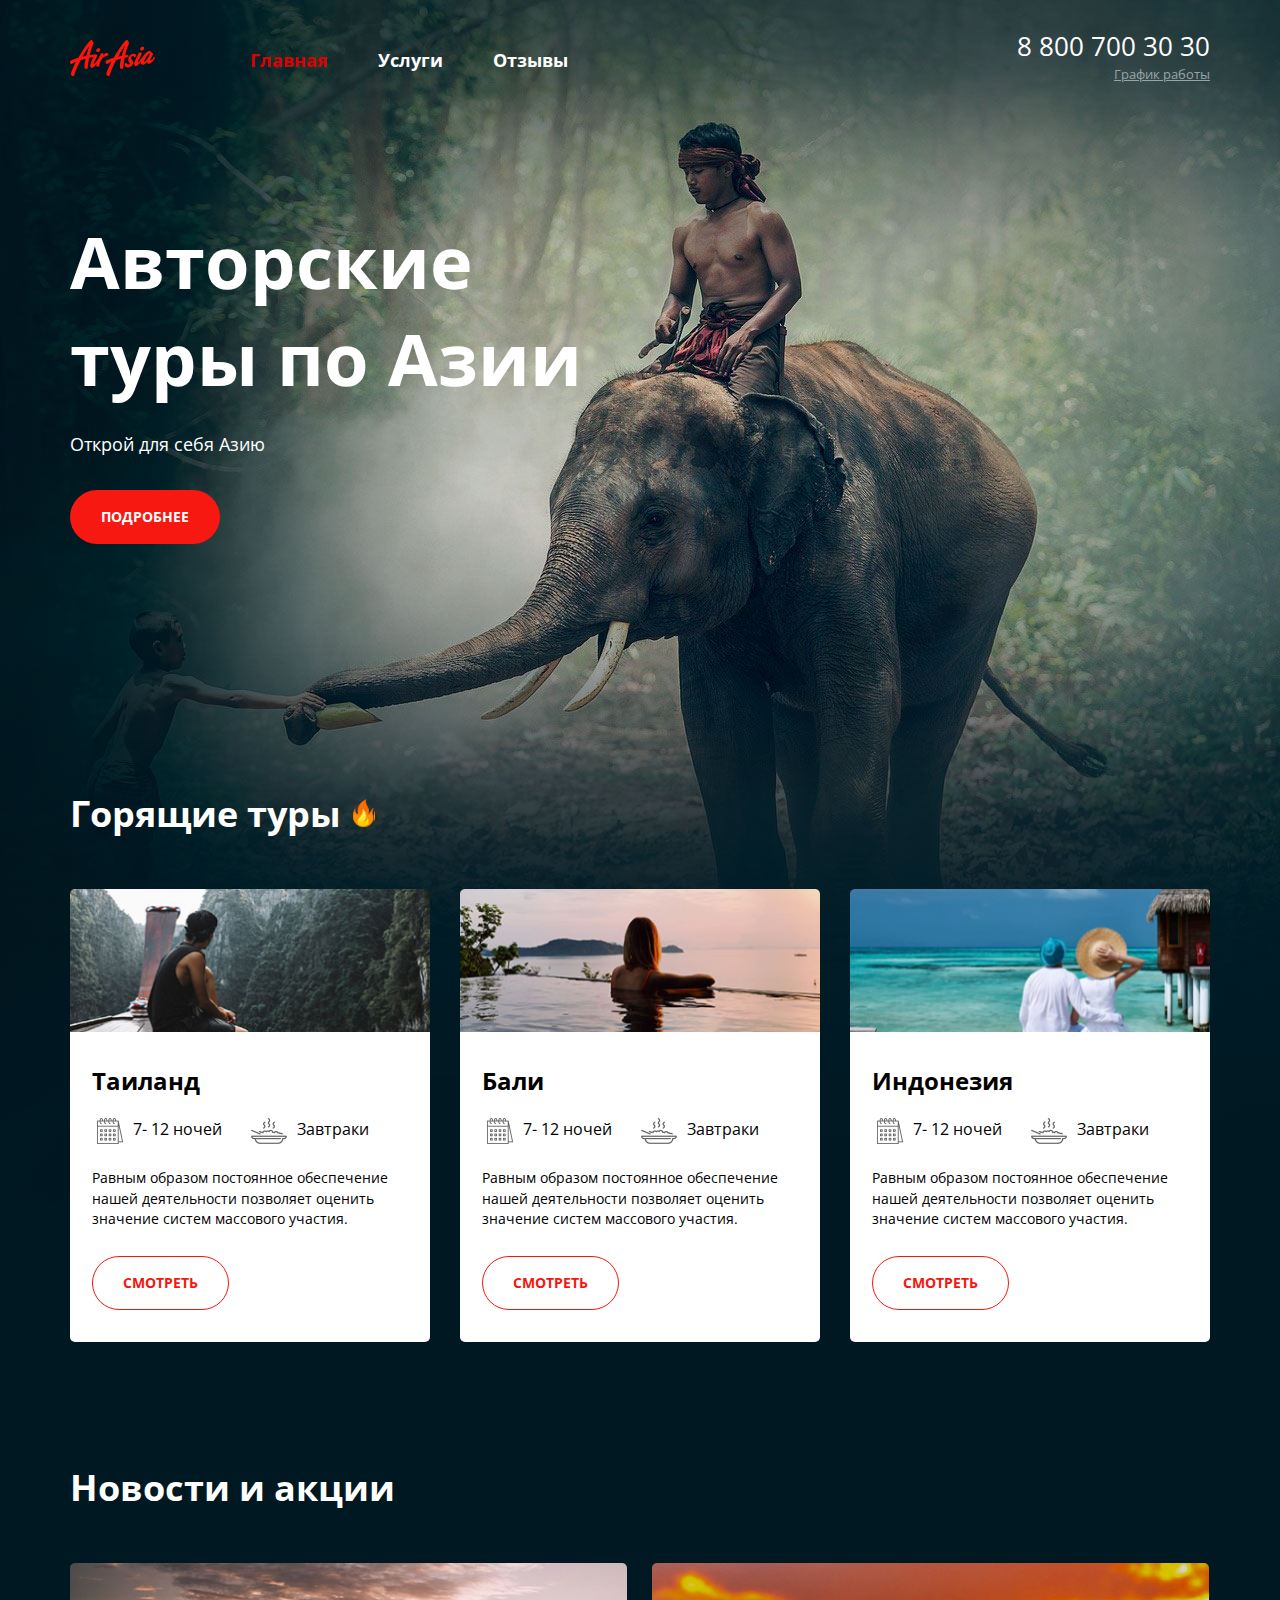
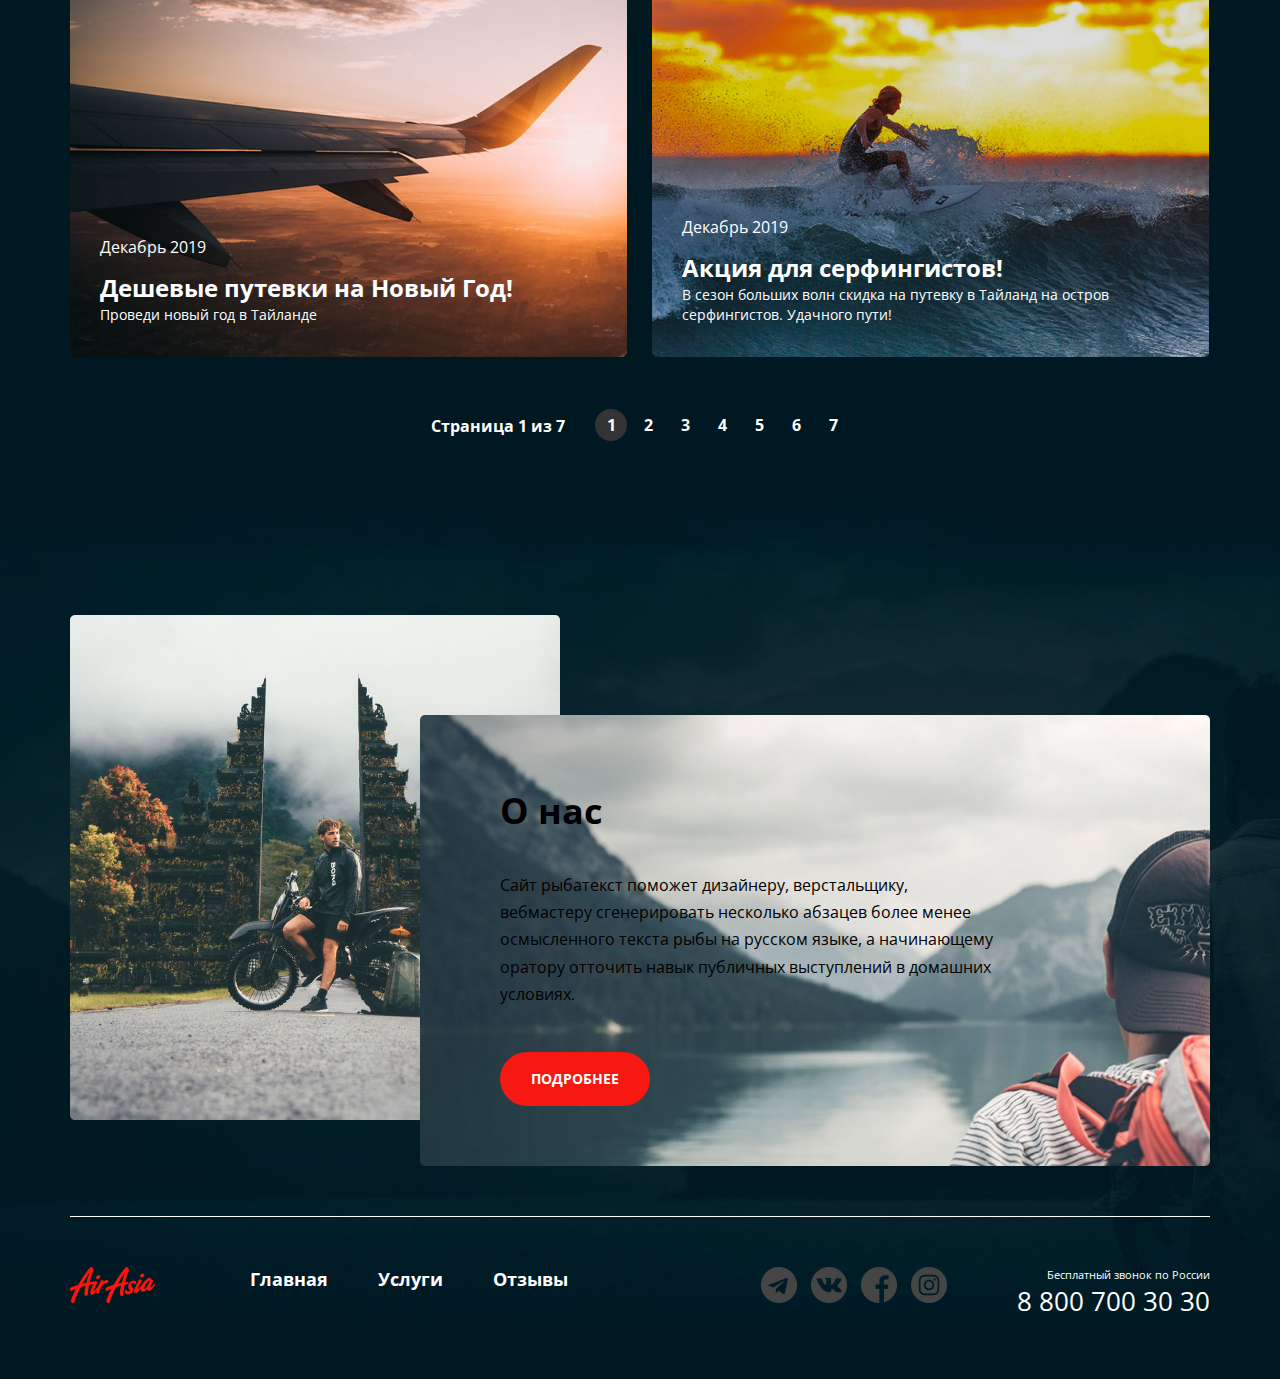
==== main.html @ 7f28447b "Add files via upload" ====
<!DOCTYPE html>
<html lang="ru">
<head>
  <meta charset="UTF-8">
  <meta http-equiv="X-UA-Compatible" content="IE=edge">
  <meta name="viewport" content="width=device-width, initial-scale=1.0">
  <link href="https://fonts.googleapis.com/css2?family=Open+Sans:wght@400;700&display=swap" rel="stylesheet">
  <link rel="stylesheet" href="./css/main.css">
  <title>AirAsia | Главная</title>
</head>

<body>
  <div class="wrapper main-page-wrapper">

    <section class="hero">
      <div class="container">
          <header class="header">

              <a href="index.html" class="logo"><img src="img/logo.png" alt="AirAsia tours" class="logo__img"></a>

              <nav class="menu">
                  <ul class="menu__list">
                      <li class="menu__item menu__item--active"><a href="main.html" class="menu__link">Главная</a></li>
                      <li class="menu__item"><a href="service.html" class="menu__link">Услуги</a></li>
                      <li class="menu__item"><a href="review.html" class="menu__link">Отзывы</a></li>
                  </ul>
              </nav>

              <address class="contact">
                  <a href="tel:+78007003030" class="contact__phone">8 800 700 30 30</a>
                  <div class="dropdown">
                      <a href="#" class="dropdown__link">График работы</a>
                      <div class="dropdown__menu">
                          <ul class="dropdown__list">
                              <li class="dropdown__item dropdown__item--title">пн-вс: 09:00 - 20:00</li>
                              <li class="dropdown__item">Обед: 14:00 - 14:30</li>
                          </ul>
                      </div>
                  </div>
              </address>

          </header>
          <div class="hero__container">
              <h1>Авторские туры по Азии</h1>
              <p class="hero__subtitle">Открой для себя Азию</p>
              <a href="service.html" class="btn btn_type_first">Подробнее</a>
          </div>
      </div>
    </section>

    <section class="tours">
      <div class="container">
          <h2 class="tours__title tours__title--flame">Горящие туры</h2>
          <ul class="tours__list">
              <li class="tours__item">
                  <a href="#" class="tours__link">
                      <img src="img/river.png" alt="Таиланд" class="tours__img">
                  </a>
                  <div class="tours__desc">
                      <h3>Таиланд</h3>
                      <ul class="tours__time-list">
                          <li class="tours__time-item icon icon_type_cal">7- 12 ночей</li>
                          <li class="tours__time-item icon icon_type_meal">Завтраки</li>
                      </ul>
                      <p class="tours__desc-text">Равным образом постоянное обеспечение нашей деятельности
                          позволяет оценить значение систем массового участия.</p>
                      <a href="#" class="btn btn_type_second">Смотреть</a>
                  </div>
              </li>
              <li class="tours__item">
                  <a href="#" class="tours__link">
                      <img src="img/pool.png" alt="Бали" class="tours__img">
                  </a>
                  <div class="tours__desc">
                      <h3>Бали</h3>
                      <ul class="tours__time-list">
                          <li class="tours__time-item icon icon_type_cal">7- 12 ночей</li>
                          <li class="tours__time-item icon icon_type_meal">Завтраки</li>
                      </ul>
                      <p class="tours__desc-text">Равным образом постоянное обеспечение нашей деятельности
                          позволяет оценить значение систем массового участия.</p>
                      <a href="#" class="btn btn_type_second">Смотреть</a>
                  </div>
              </li>
              <li class="tours__item">
                  <a href="#" class="tours__link">
                      <img src="img/ocean.png" alt="Индонезия" class="tours__img">
                  </a>
                  <div class="tours__desc">
                      <h3>Индонезия</h3>
                      <ul class="tours__time-list">
                          <li class="tours__time-item icon icon_type_cal">7- 12 ночей</li>
                          <li class="tours__time-item icon icon_type_meal">Завтраки</li>
                      </ul>
                      <p class="tours__desc-text">Равным образом постоянное обеспечение нашей деятельности
                          позволяет оценить значение систем массового участия.</p>
                      <a href="#" class="btn btn_type_second">Смотреть</a>
                  </div>
              </li>
          </ul>
      </div>
    </section>

    <section class="news">
        <div class="container">
            <h2>Новости и акции</h2>
            <ul class="news__list">
                <li class="news__item">
                    <img src="img/plain.png" alt="Дешевые путевки на Новый Год" class="news__img">
                    <div class="news__desc">
                        <a href="" class="news__link">
                            <div class="news__date">Декабрь 2019</div>
                            <h4>Дешевые путевки на Новый Год!</h4>
                            <div class="news__text">Проведи новый год в Тайланде</div>
                        </a>
                    </div>
                </li>
                <li class="news__item">
                    <img src="img/Surfer.png" alt="Акция для серфингистов!" class="news__img">
                    <div class="news__desc">
                        <a href="" class="news__link">
                            <div class="news__date">Декабрь 2019</div>
                            <h4>Акция для серфингистов!</h4>
                            <div class="news__text">В сезон больших волн скидка на путевку в Тайланд на остров серфингистов. Удачного пути!</div>
                        </a>
                    </div>
                </li>
            </ul>

            <div class="page">
                <div class="page__current">Страница 1 из 7</div>
                <ul class="page__list">
                    <li class="page__item page__item--active"><a href="#" class="page__link">1</a></li>
                    <li class="page__item"><a href="#" class="page__link">2</a></li>
                    <li class="page__item"><a href="#" class="page__link">3</a></li>
                    <li class="page__item"><a href="#" class="page__link">4</a></li>
                    <li class="page__item"><a href="#" class="page__link">5</a></li>
                    <li class="page__item"><a href="#" class="page__link">6</a></li>
                    <li class="page__item"><a href="#" class="page__link">7</a></li>
                </ul>
            </div>
        </div>
    </section>

    <section class="about">
      <div class="container">
        <ul class="about__list">
            <li class="about__item">
                <img src="img/gates.png" alt="" class="about__img">
            </li>
            <li class="about__item">
                <div class="about__desc">
                    <h3 class="about__title">О нас</h3>
                    <div class="about__text">
                      <p>Сайт рыбатекст поможет дизайнеру, верстальщику, вебмастеру сгенерировать несколько
                        абзацев более менее осмысленного текста рыбы на русском языке, а начинающему оратору
                        отточить навык публичных выступлений в домашних условиях.</p>
                      </div>
                      <a href="#" class="btn btn_type_first">Подробнее</a>
                  </div>
              </li>
        </ul>
      </div>
    </section>

    <footer class="footer">
      <div class="container footer__line">
          <div class="footer__container">
              <a href="main.html" class="logo">
                  <img src="img/logo.png" alt="" class="logo__img">
              </a>

              <nav class="menu">
                <ul class="menu__list">
                    <li class="menu__item"><a href="main.html" class="menu__link">Главная</a></li>
                    <li class="menu__item"><a href="service.html" class="menu__link">Услуги</a></li>
                    <li class="menu__item"><a href="review.html" class="menu__link">Отзывы</a></li>
                </ul>
              </nav>

              <div class="social">
                  <ul class="social__list">
                      <li class="social__item social__item--tele"><a href="https://telegram.org" class="social__link"></a></li>
                      <li class="social__item social__item--vk"><a href="https://vk.com" class="social__link"></a></li>
                      <li class="social__item social__item--face"><a href="https://facebook.com" class="social__link"></a></li>
                      <li class="social__item social__item--inst"><a href="https://instagram.com" class="social__link"></a></li>
                  </ul>
              </div>
              
              <address class="contact">
                  <a href="tel:+78007003030" class="contact__phone">
                      <div class="contact__free">Бесплатный звонок по России</div>
                      <div class="contact__number">8 800 700 30 30</div>
                  </a>
              </address>
          </div>
      </div>
    </footer>

  </div>
</body>
</html>
---- css/main.css ----
@import url(./normalize.css);
@import url(./base.css);
@import url(./btn.css);

@import url(./header.css);
@import url(./logo.css);
@import url(./menu.css);
@import url(./contact.css);
@import url(./hero.css);
@import url(./wrapper.css);
@import url(./tours.css);
@import url(./news.css);
@import url(./page.css);
@import url(./about.css);
@import url(./footer.css);
@import url(./social.css);
@import url(./service.css);
@import url(./breadcrumbs.css);
@import url(./partners.css);
@import url(./index.css);
@import url(./review.css);
@import url(./form.css);
@import url(./banner.css);
@import url(./control.css);
@import url(./tag.css);
@import url(./dropdown.css);
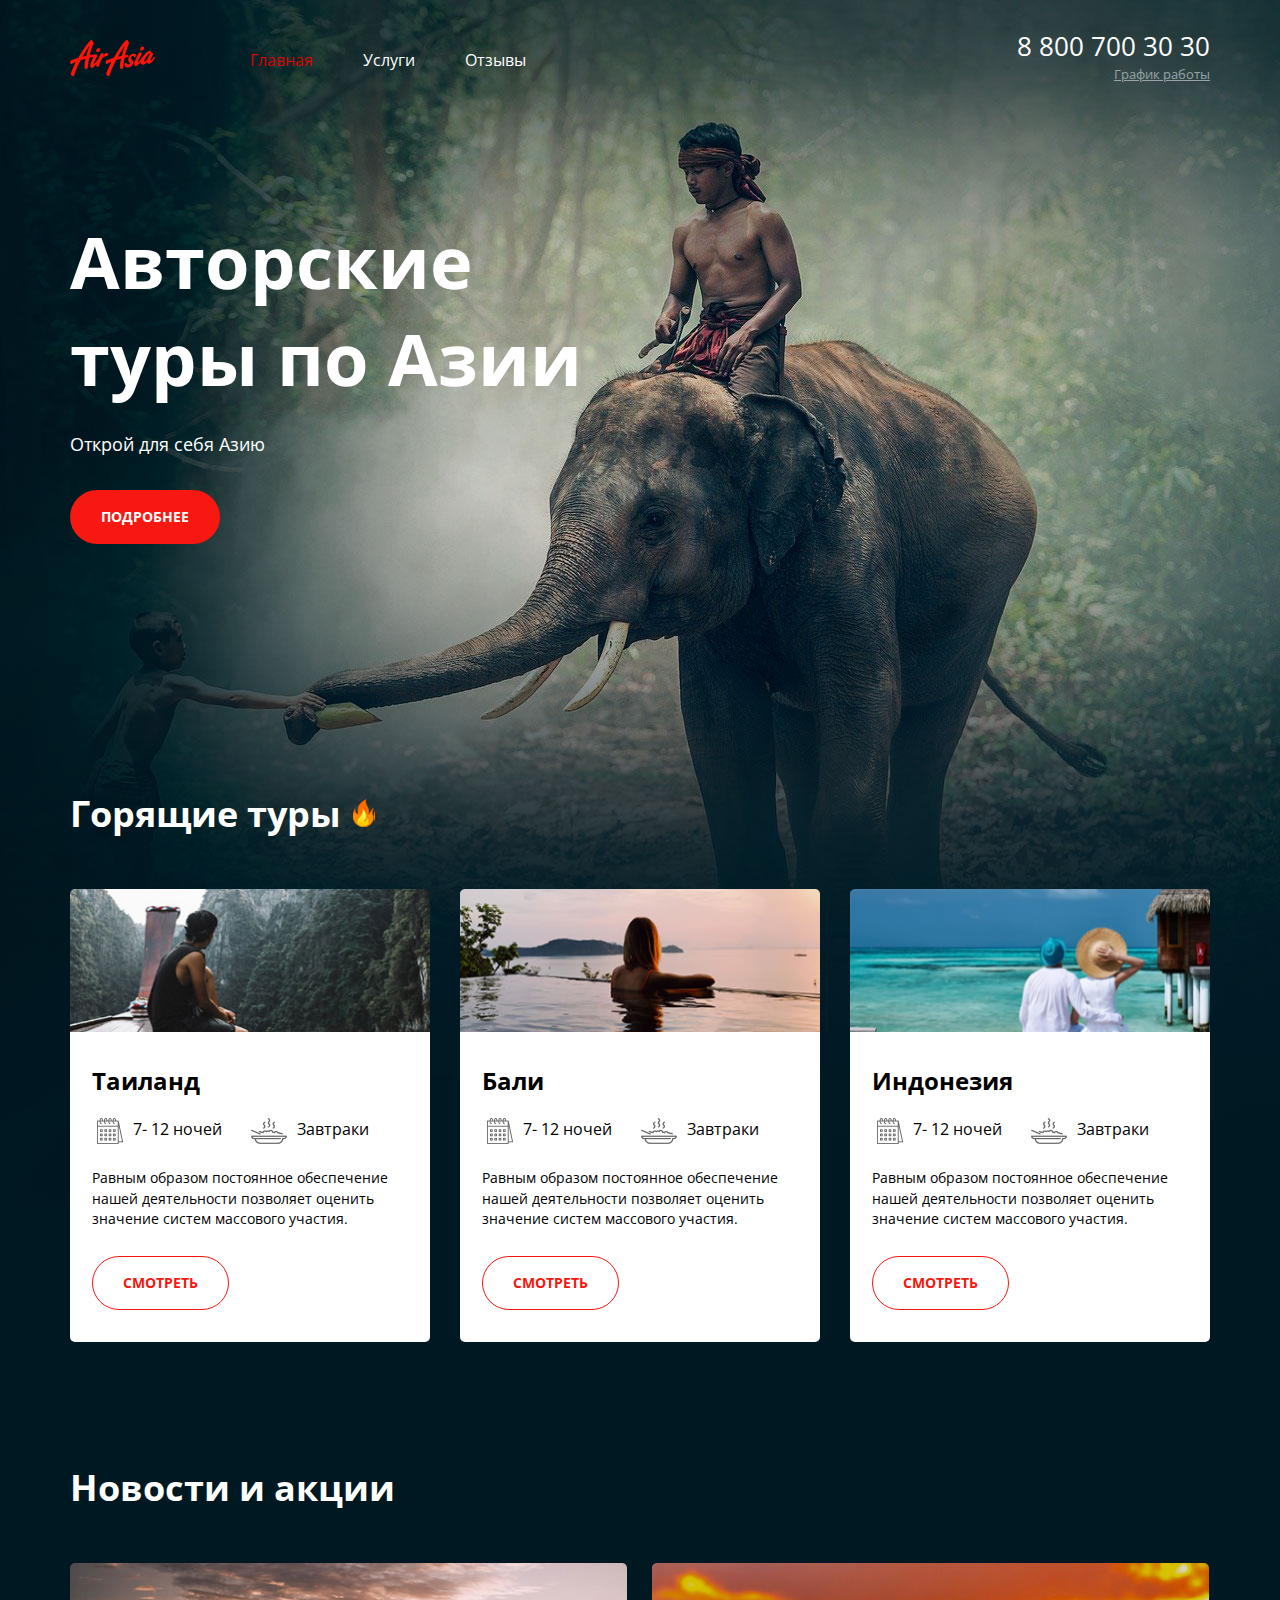
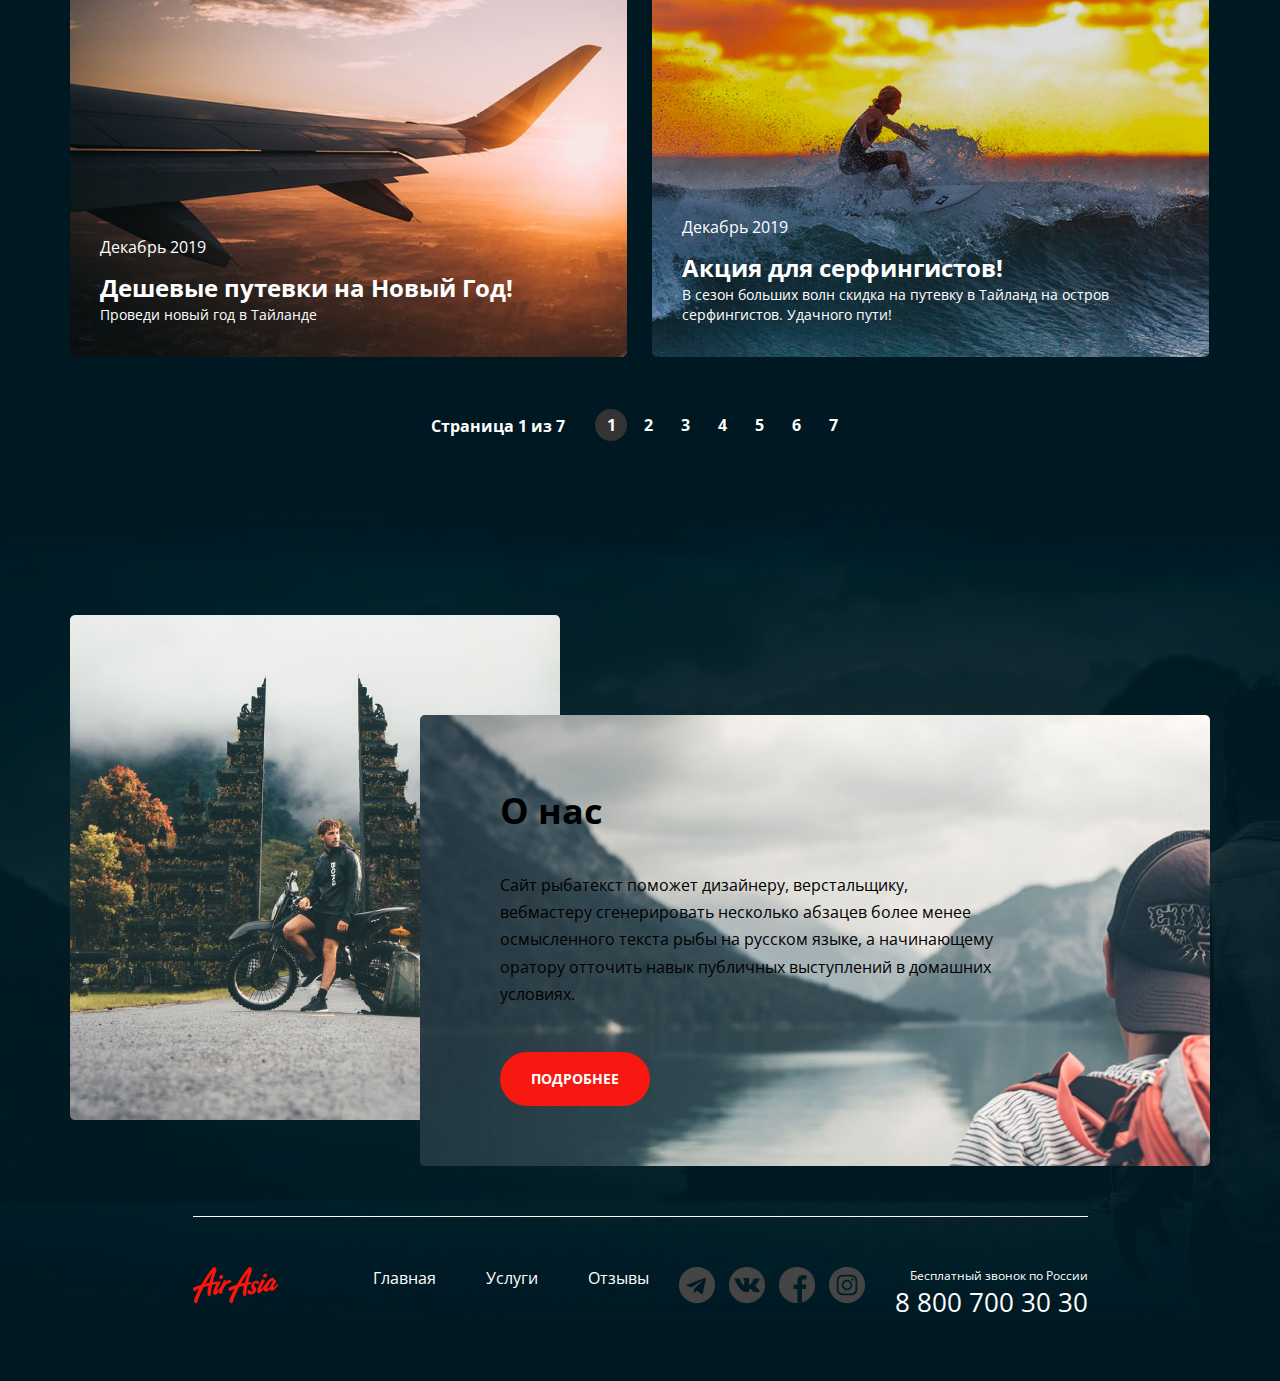
==== commit b5a64170: "Add files via upload" ====
--- a/main.html
+++ b/main.html
@@ -31,10 +31,12 @@
                   <div class="dropdown">
                       <a href="#" class="dropdown__link">График работы</a>
                       <div class="dropdown__menu">
-                          <ul class="dropdown__list">
-                              <li class="dropdown__item dropdown__item--title">пн-вс: 09:00 - 20:00</li>
-                              <li class="dropdown__item">Обед: 14:00 - 14:30</li>
-                          </ul>
+                          <div class="dropdown__triangle">
+                              <ul class="dropdown__list">
+                                  <li class="dropdown__item dropdown__item--title">пн-вс: 09:00 - 20:00</li>
+                                  <li class="dropdown__item">Обед: 14:00 - 14:30</li>
+                              </ul>
+                          </div>
                       </div>
                   </div>
               </address>
@@ -178,14 +180,12 @@
                 </ul>
               </nav>
 
-              <div class="social">
-                  <ul class="social__list">
-                      <li class="social__item social__item--tele"><a href="https://telegram.org" class="social__link"></a></li>
-                      <li class="social__item social__item--vk"><a href="https://vk.com" class="social__link"></a></li>
-                      <li class="social__item social__item--face"><a href="https://facebook.com" class="social__link"></a></li>
-                      <li class="social__item social__item--inst"><a href="https://instagram.com" class="social__link"></a></li>
-                  </ul>
-              </div>
+                <ul class="social__list">
+                    <li class="social__item social__item--tele"><a href="https://telegram.org" class="social__link"></a></li>
+                    <li class="social__item social__item--vk"><a href="https://vk.com" class="social__link"></a></li>
+                    <li class="social__item social__item--face"><a href="https://facebook.com" class="social__link"></a></li>
+                    <li class="social__item social__item--inst"><a href="https://instagram.com" class="social__link"></a></li>
+                </ul>
               
               <address class="contact">
                   <a href="tel:+78007003030" class="contact__phone">
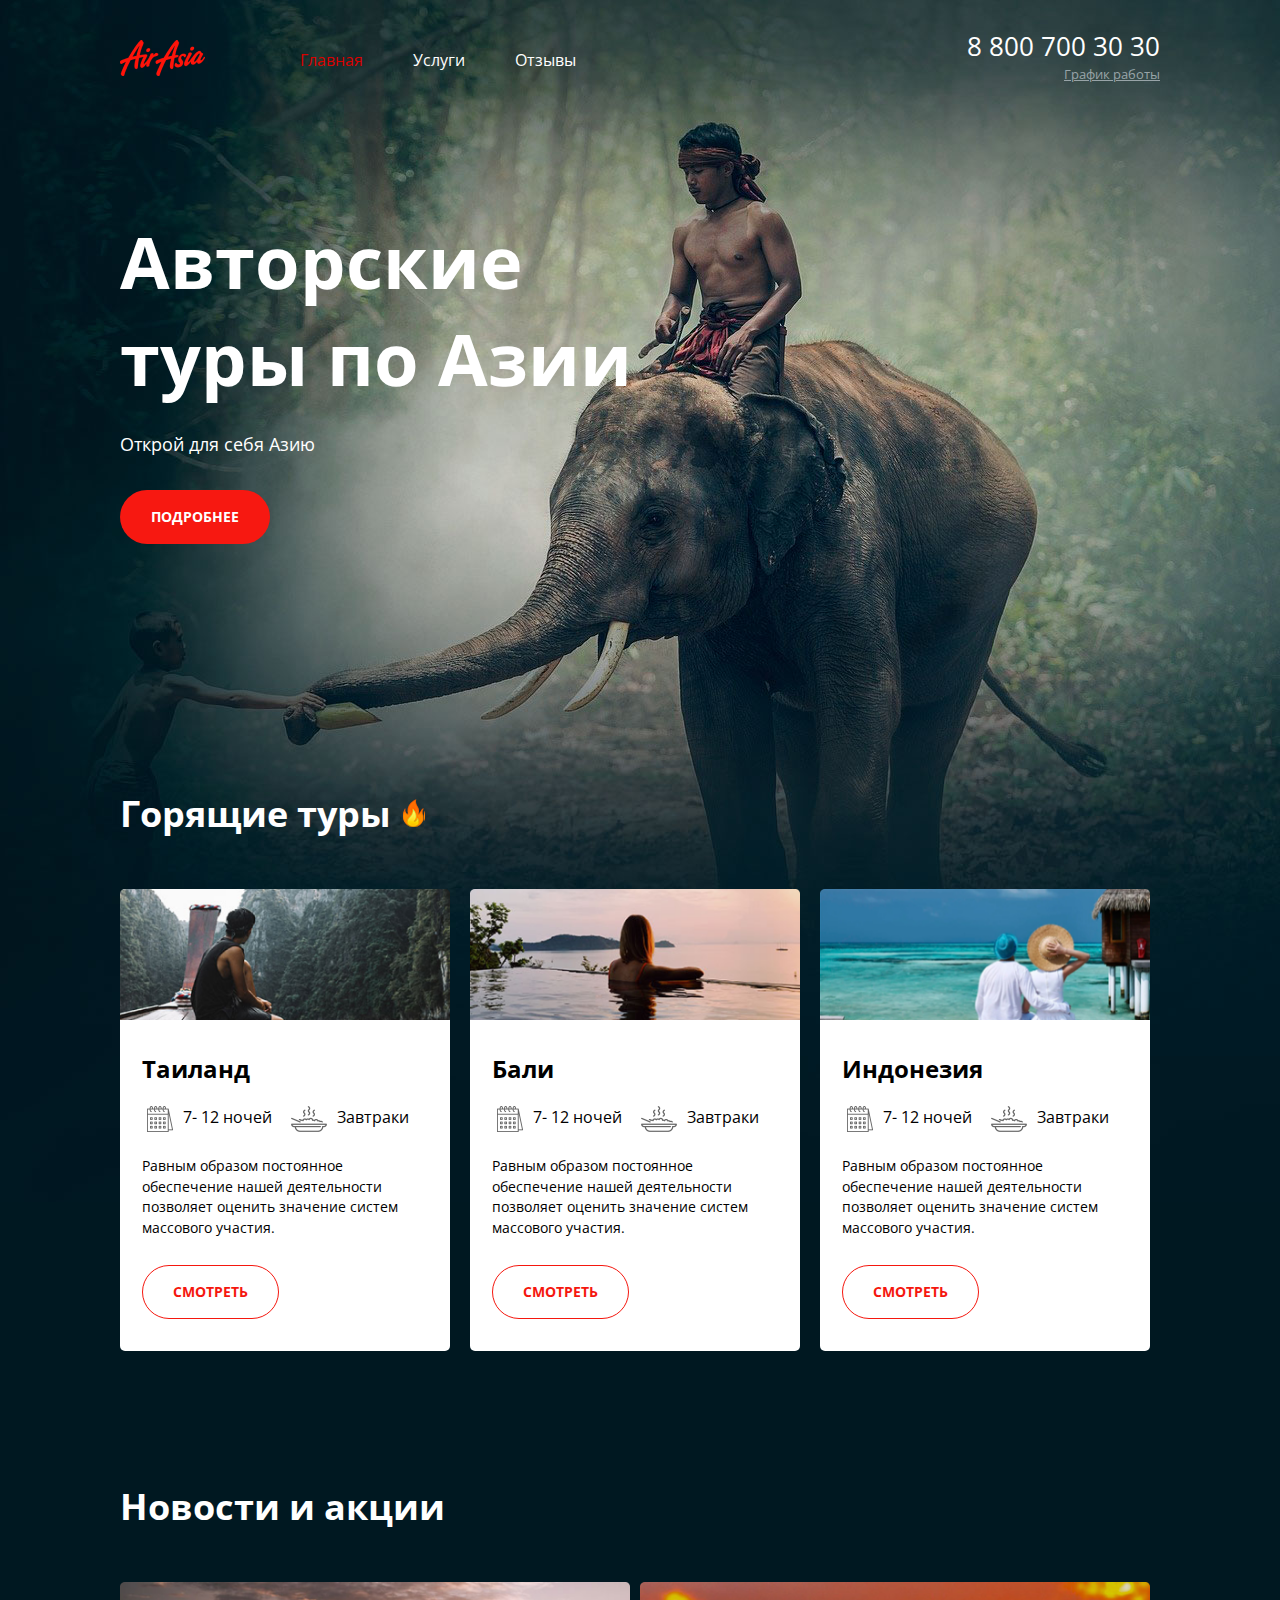
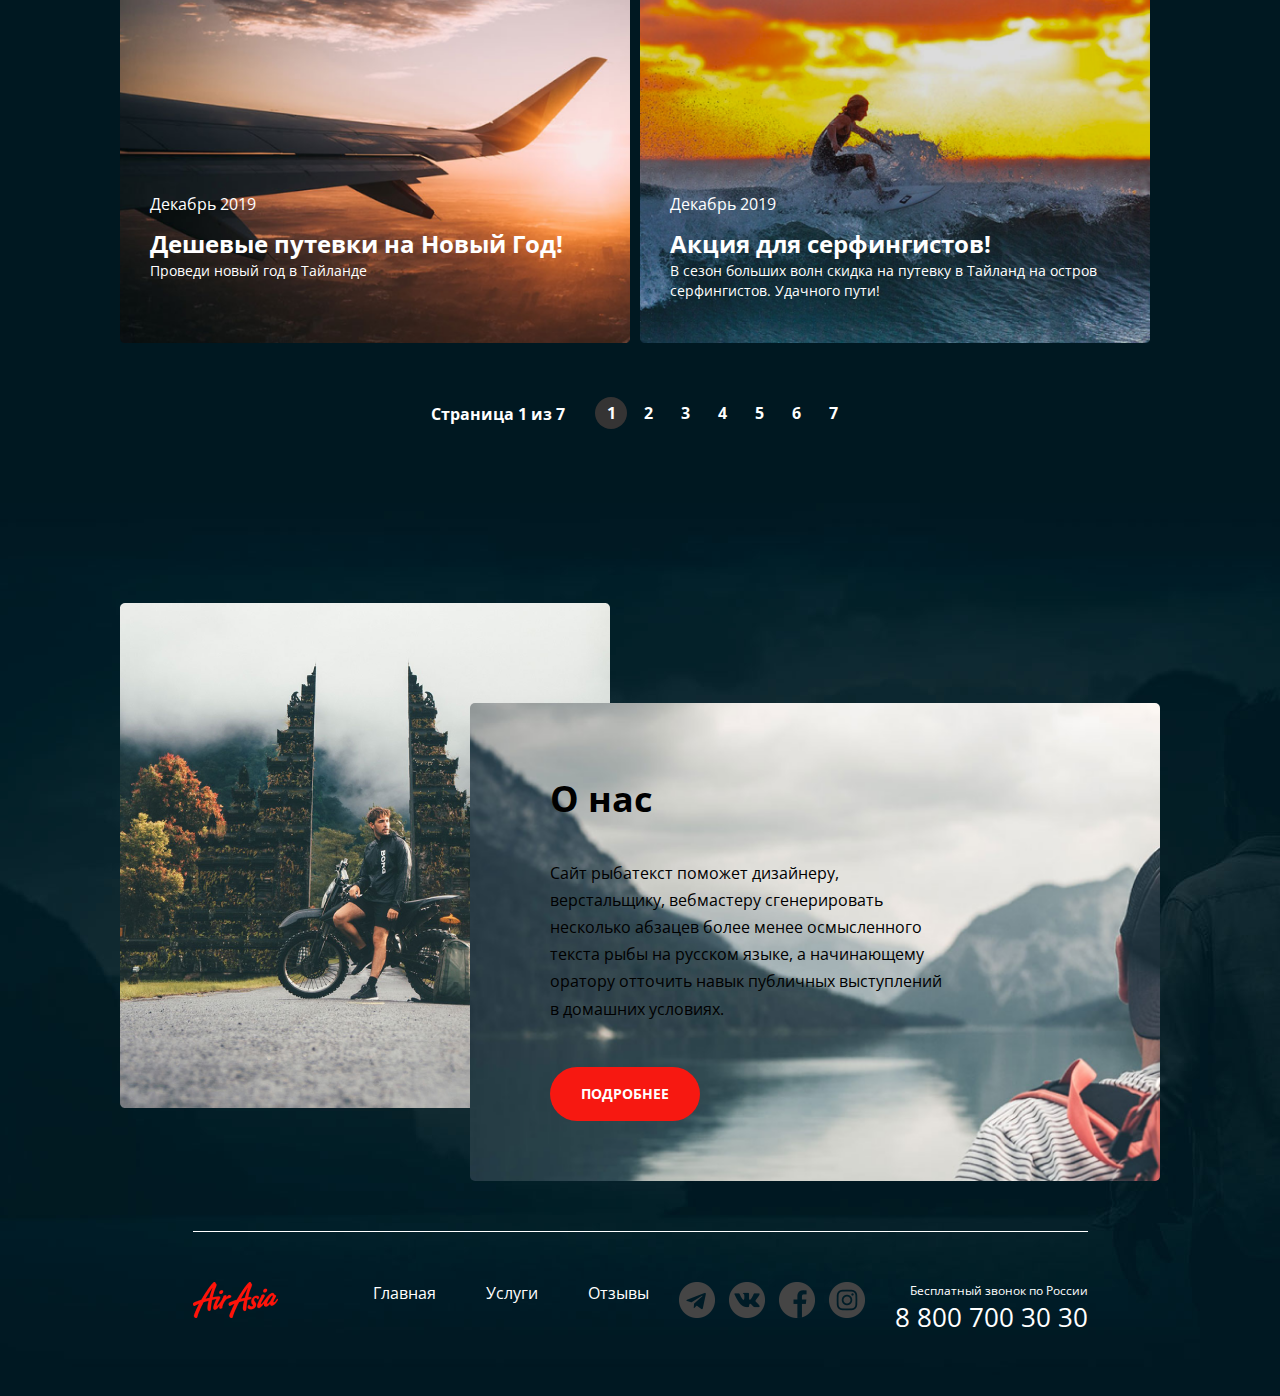
==== commit 1ccca079: "Add files via upload" ====
--- a/main.html
+++ b/main.html
@@ -8,192 +8,199 @@
   <link rel="stylesheet" href="./css/main.css">
   <title>AirAsia | Главная</title>
 </head>
-
 <body>
   <div class="wrapper main-page-wrapper">
 
     <section class="hero">
       <div class="container">
-          <header class="header">
-
-              <a href="index.html" class="logo"><img src="img/logo.png" alt="AirAsia tours" class="logo__img"></a>
-
-              <nav class="menu">
-                  <ul class="menu__list">
-                      <li class="menu__item menu__item--active"><a href="main.html" class="menu__link">Главная</a></li>
-                      <li class="menu__item"><a href="service.html" class="menu__link">Услуги</a></li>
-                      <li class="menu__item"><a href="review.html" class="menu__link">Отзывы</a></li>
-                  </ul>
-              </nav>
-
-              <address class="contact">
-                  <a href="tel:+78007003030" class="contact__phone">8 800 700 30 30</a>
-                  <div class="dropdown">
-                      <a href="#" class="dropdown__link">График работы</a>
-                      <div class="dropdown__menu">
-                          <div class="dropdown__triangle">
-                              <ul class="dropdown__list">
-                                  <li class="dropdown__item dropdown__item--title">пн-вс: 09:00 - 20:00</li>
-                                  <li class="dropdown__item">Обед: 14:00 - 14:30</li>
-                              </ul>
-                          </div>
-                      </div>
-                  </div>
-              </address>
-
-          </header>
-          <div class="hero__container">
-              <h1>Авторские туры по Азии</h1>
-              <p class="hero__subtitle">Открой для себя Азию</p>
-              <a href="service.html" class="btn btn_type_first">Подробнее</a>
-          </div>
+        <header class="header">
+
+          <a href="index.html" class="logo"><img src="./img/logo.png" alt="AirAsia tours" class="logo__img"></a>
+
+          <nav class="menu">
+            <ul class="menu__list">
+                <li class="menu__item menu__item--active"><a href="main.html" class="menu__link">Главная</a></li>
+                <li class="menu__item"><a href="service.html" class="menu__link">Услуги</a></li>
+                <li class="menu__item"><a href="review.html" class="menu__link">Отзывы</a></li>
+            </ul>
+          </nav>
+
+          <address class="contact">
+            <a href="tel:+78007003030" class="contact__phone">8 800 700 30 30</a>
+            <div class="dropdown">
+              <a href="#" class="dropdown__link">График работы</a>
+              <div class="dropdown__menu">
+                <div class="dropdown__triangle">
+                  <ul class="dropdown__list">
+                    <li class="dropdown__item dropdown__item--title">пн-вс: 09:00 - 20:00</li>
+                    <li class="dropdown__item">Обед: 14:00 - 14:30</li>
+                </ul>
+                </div>
+              </div>
+            </div>
+          </address>
+        </header>
+
+        <div class="hero__container">
+          <h1>Авторские туры по Азии</h1>
+          <p class="hero__subtitle">Открой для себя Азию</p>
+          <a href="service.html" class="btn btn_type_first">Подробнее</a>
+        </div>
+
       </div>
     </section>
 
     <section class="tours">
       <div class="container">
-          <h2 class="tours__title tours__title--flame">Горящие туры</h2>
-          <ul class="tours__list">
-              <li class="tours__item">
-                  <a href="#" class="tours__link">
-                      <img src="img/river.png" alt="Таиланд" class="tours__img">
-                  </a>
-                  <div class="tours__desc">
-                      <h3>Таиланд</h3>
-                      <ul class="tours__time-list">
-                          <li class="tours__time-item icon icon_type_cal">7- 12 ночей</li>
-                          <li class="tours__time-item icon icon_type_meal">Завтраки</li>
-                      </ul>
-                      <p class="tours__desc-text">Равным образом постоянное обеспечение нашей деятельности
-                          позволяет оценить значение систем массового участия.</p>
-                      <a href="#" class="btn btn_type_second">Смотреть</a>
-                  </div>
-              </li>
-              <li class="tours__item">
-                  <a href="#" class="tours__link">
-                      <img src="img/pool.png" alt="Бали" class="tours__img">
-                  </a>
-                  <div class="tours__desc">
-                      <h3>Бали</h3>
-                      <ul class="tours__time-list">
-                          <li class="tours__time-item icon icon_type_cal">7- 12 ночей</li>
-                          <li class="tours__time-item icon icon_type_meal">Завтраки</li>
-                      </ul>
-                      <p class="tours__desc-text">Равным образом постоянное обеспечение нашей деятельности
-                          позволяет оценить значение систем массового участия.</p>
-                      <a href="#" class="btn btn_type_second">Смотреть</a>
-                  </div>
-              </li>
-              <li class="tours__item">
-                  <a href="#" class="tours__link">
-                      <img src="img/ocean.png" alt="Индонезия" class="tours__img">
-                  </a>
-                  <div class="tours__desc">
-                      <h3>Индонезия</h3>
-                      <ul class="tours__time-list">
-                          <li class="tours__time-item icon icon_type_cal">7- 12 ночей</li>
-                          <li class="tours__time-item icon icon_type_meal">Завтраки</li>
-                      </ul>
-                      <p class="tours__desc-text">Равным образом постоянное обеспечение нашей деятельности
-                          позволяет оценить значение систем массового участия.</p>
-                      <a href="#" class="btn btn_type_second">Смотреть</a>
-                  </div>
-              </li>
+        <h2 class="tours__title tours__title--flame">Горящие туры</h2>
+        <ul class="tours__list">
+
+          <li class="tours__item">
+            <a href="service.html" class="tours__link">
+                <img src="img/river.png" alt="Таиланд" class="tours__img">
+            </a>
+            <div class="tours__desc">
+              <h3>Таиланд</h3>
+              <ul class="tours__time-list">
+                  <li class="tours__time-item icon icon_type_cal">7- 12 ночей</li>
+                  <li class="tours__time-item icon icon_type_meal">Завтраки</li>
+              </ul>
+              <p class="tours__desc-text">Равным образом постоянное обеспечение нашей деятельности
+                  позволяет оценить значение систем массового участия.</p>
+              <a href="service.html" class="btn btn_type_second">Смотреть</a>
+            </div>
+          </li>
+
+          <li class="tours__item">
+            <a href="service.html" class="tours__link">
+                <img src="img/pool.png" alt="Бали" class="tours__img">
+            </a>
+            <div class="tours__desc">
+              <h3>Бали</h3>
+              <ul class="tours__time-list">
+                  <li class="tours__time-item icon icon_type_cal">7- 12 ночей</li>
+                  <li class="tours__time-item icon icon_type_meal">Завтраки</li>
+              </ul>
+              <p class="tours__desc-text">Равным образом постоянное обеспечение нашей деятельности
+                  позволяет оценить значение систем массового участия.</p>
+              <a href="service.html" class="btn btn_type_second">Смотреть</a>
+            </div>
+          </li>
+
+          <li class="tours__item">
+            <a href="service.html" class="tours__link">
+                <img src="img/ocean.png" alt="Индонезия" class="tours__img">
+            </a>
+            <div class="tours__desc">
+              <h3>Индонезия</h3>
+              <ul class="tours__time-list">
+                  <li class="tours__time-item icon icon_type_cal">7- 12 ночей</li>
+                  <li class="tours__time-item icon icon_type_meal">Завтраки</li>
+              </ul>
+              <p class="tours__desc-text">Равным образом постоянное обеспечение нашей деятельности
+                  позволяет оценить значение систем массового участия.</p>
+              <a href="service.html" class="btn btn_type_second">Смотреть</a>
+            </div>
+          </li>
+
+        </ul>
+      </div>
+    </section>
+
+    <section class="news">
+      <div class="container">
+        <h2>Новости и акции</h2>
+
+        <ul class="news__list">
+          <li class="news__item">
+            <a href="service.html" class="news__link">
+              <img src="img/plain.png" alt="Дешевые путевки на Новый Год" class="news__img">
+              <div class="news__desc">
+                <div class="news__date">Декабрь 2019</div>
+                <h4>Дешевые путевки на Новый Год!</h4>
+                <div class="news__text">Проведи новый год в Тайланде</div>
+              </div>
+            </a>
+          </li>
+          <li class="news__item">
+            <a href="service.html" class="news__link">
+              <img src="img/Surfer.png" alt="Акция для серфингистов!" class="news__img">
+              <div class="news__desc">
+                <div class="news__date">Декабрь 2019</div>
+                <h4>Акция для серфингистов!</h4>
+                <div class="news__text">В сезон больших волн скидка на путевку в Тайланд на остров серфингистов. Удачного пути!</div>
+              </div>
+            </a>
+          </li>
+        </ul>
+
+        <div class="page">
+          <div class="page__current">Страница 1 из 7</div>
+          <ul class="page__list">
+              <li class="page__item page__item--active"><a href="#" class="page__link">1</a></li>
+              <li class="page__item"><a href="#" class="page__link">2</a></li>
+              <li class="page__item"><a href="#" class="page__link">3</a></li>
+              <li class="page__item"><a href="#" class="page__link">4</a></li>
+              <li class="page__item"><a href="#" class="page__link">5</a></li>
+              <li class="page__item"><a href="#" class="page__link">6</a></li>
+              <li class="page__item"><a href="#" class="page__link">7</a></li>
           </ul>
-      </div>
-    </section>
-
-    <section class="news">
-        <div class="container">
-            <h2>Новости и акции</h2>
-            <ul class="news__list">
-                <li class="news__item">
-                    <img src="img/plain.png" alt="Дешевые путевки на Новый Год" class="news__img">
-                    <div class="news__desc">
-                        <a href="" class="news__link">
-                            <div class="news__date">Декабрь 2019</div>
-                            <h4>Дешевые путевки на Новый Год!</h4>
-                            <div class="news__text">Проведи новый год в Тайланде</div>
-                        </a>
-                    </div>
-                </li>
-                <li class="news__item">
-                    <img src="img/Surfer.png" alt="Акция для серфингистов!" class="news__img">
-                    <div class="news__desc">
-                        <a href="" class="news__link">
-                            <div class="news__date">Декабрь 2019</div>
-                            <h4>Акция для серфингистов!</h4>
-                            <div class="news__text">В сезон больших волн скидка на путевку в Тайланд на остров серфингистов. Удачного пути!</div>
-                        </a>
-                    </div>
-                </li>
-            </ul>
-
-            <div class="page">
-                <div class="page__current">Страница 1 из 7</div>
-                <ul class="page__list">
-                    <li class="page__item page__item--active"><a href="#" class="page__link">1</a></li>
-                    <li class="page__item"><a href="#" class="page__link">2</a></li>
-                    <li class="page__item"><a href="#" class="page__link">3</a></li>
-                    <li class="page__item"><a href="#" class="page__link">4</a></li>
-                    <li class="page__item"><a href="#" class="page__link">5</a></li>
-                    <li class="page__item"><a href="#" class="page__link">6</a></li>
-                    <li class="page__item"><a href="#" class="page__link">7</a></li>
-                </ul>
-            </div>
         </div>
+
+      </div>
     </section>
 
     <section class="about">
       <div class="container">
         <ul class="about__list">
-            <li class="about__item">
-                <img src="img/gates.png" alt="" class="about__img">
-            </li>
-            <li class="about__item">
-                <div class="about__desc">
-                    <h3 class="about__title">О нас</h3>
-                    <div class="about__text">
-                      <p>Сайт рыбатекст поможет дизайнеру, верстальщику, вебмастеру сгенерировать несколько
-                        абзацев более менее осмысленного текста рыбы на русском языке, а начинающему оратору
-                        отточить навык публичных выступлений в домашних условиях.</p>
-                      </div>
-                      <a href="#" class="btn btn_type_first">Подробнее</a>
-                  </div>
-              </li>
+          <li class="about__item">
+            <img src="img/gates.png" alt="" class="about__img">
+          </li>
+          <li class="about__item">
+            <div class="about__desc">
+              <h3 class="about__title">О нас</h3>
+              <div class="about__text">
+                <p>Сайт рыбатекст поможет дизайнеру, верстальщику, вебмастеру сгенерировать несколько
+                  абзацев более менее осмысленного текста рыбы на русском языке, а начинающему оратору
+                  отточить навык публичных выступлений в домашних условиях.</p>
+              </div>
+              <a href="review.html" class="btn btn_type_first">Подробнее</a>
+            </div>
+          </li>
         </ul>
       </div>
     </section>
 
     <footer class="footer">
       <div class="container footer__line">
-          <div class="footer__container">
-              <a href="main.html" class="logo">
-                  <img src="img/logo.png" alt="" class="logo__img">
-              </a>
-
-              <nav class="menu">
-                <ul class="menu__list">
-                    <li class="menu__item"><a href="main.html" class="menu__link">Главная</a></li>
-                    <li class="menu__item"><a href="service.html" class="menu__link">Услуги</a></li>
-                    <li class="menu__item"><a href="review.html" class="menu__link">Отзывы</a></li>
-                </ul>
-              </nav>
-
-                <ul class="social__list">
-                    <li class="social__item social__item--tele"><a href="https://telegram.org" class="social__link"></a></li>
-                    <li class="social__item social__item--vk"><a href="https://vk.com" class="social__link"></a></li>
-                    <li class="social__item social__item--face"><a href="https://facebook.com" class="social__link"></a></li>
-                    <li class="social__item social__item--inst"><a href="https://instagram.com" class="social__link"></a></li>
-                </ul>
-              
-              <address class="contact">
-                  <a href="tel:+78007003030" class="contact__phone">
-                      <div class="contact__free">Бесплатный звонок по России</div>
-                      <div class="contact__number">8 800 700 30 30</div>
-                  </a>
-              </address>
-          </div>
+        <div class="footer__container">
+          <a href="main.html" class="logo">
+            <img src="img/logo.png" alt="" class="logo__img">
+          </a>
+
+          <nav class="menu">
+            <ul class="menu__list">
+                <li class="menu__item"><a href="main.html" class="menu__link">Главная</a></li>
+                <li class="menu__item"><a href="service.html" class="menu__link">Услуги</a></li>
+                <li class="menu__item"><a href="review.html" class="menu__link">Отзывы</a></li>
+            </ul>
+          </nav>
+
+          <ul class="social__list">
+            <li class="social__item social__item--tele"><a href="https://telegram.org" class="social__link"></a></li>
+            <li class="social__item social__item--vk"><a href="https://vk.com" class="social__link"></a></li>
+            <li class="social__item social__item--face"><a href="https://facebook.com" class="social__link"></a></li>
+            <li class="social__item social__item--inst"><a href="https://instagram.com" class="social__link"></a></li>
+          </ul>
+
+          <address class="contact">
+            <a href="tel:+78007003030" class="contact__phone">
+                <div class="contact__free">Бесплатный звонок по России</div>
+                <div class="contact__number">8 800 700 30 30</div>
+            </a>
+          </address>
+          
+        </div>
       </div>
     </footer>
 
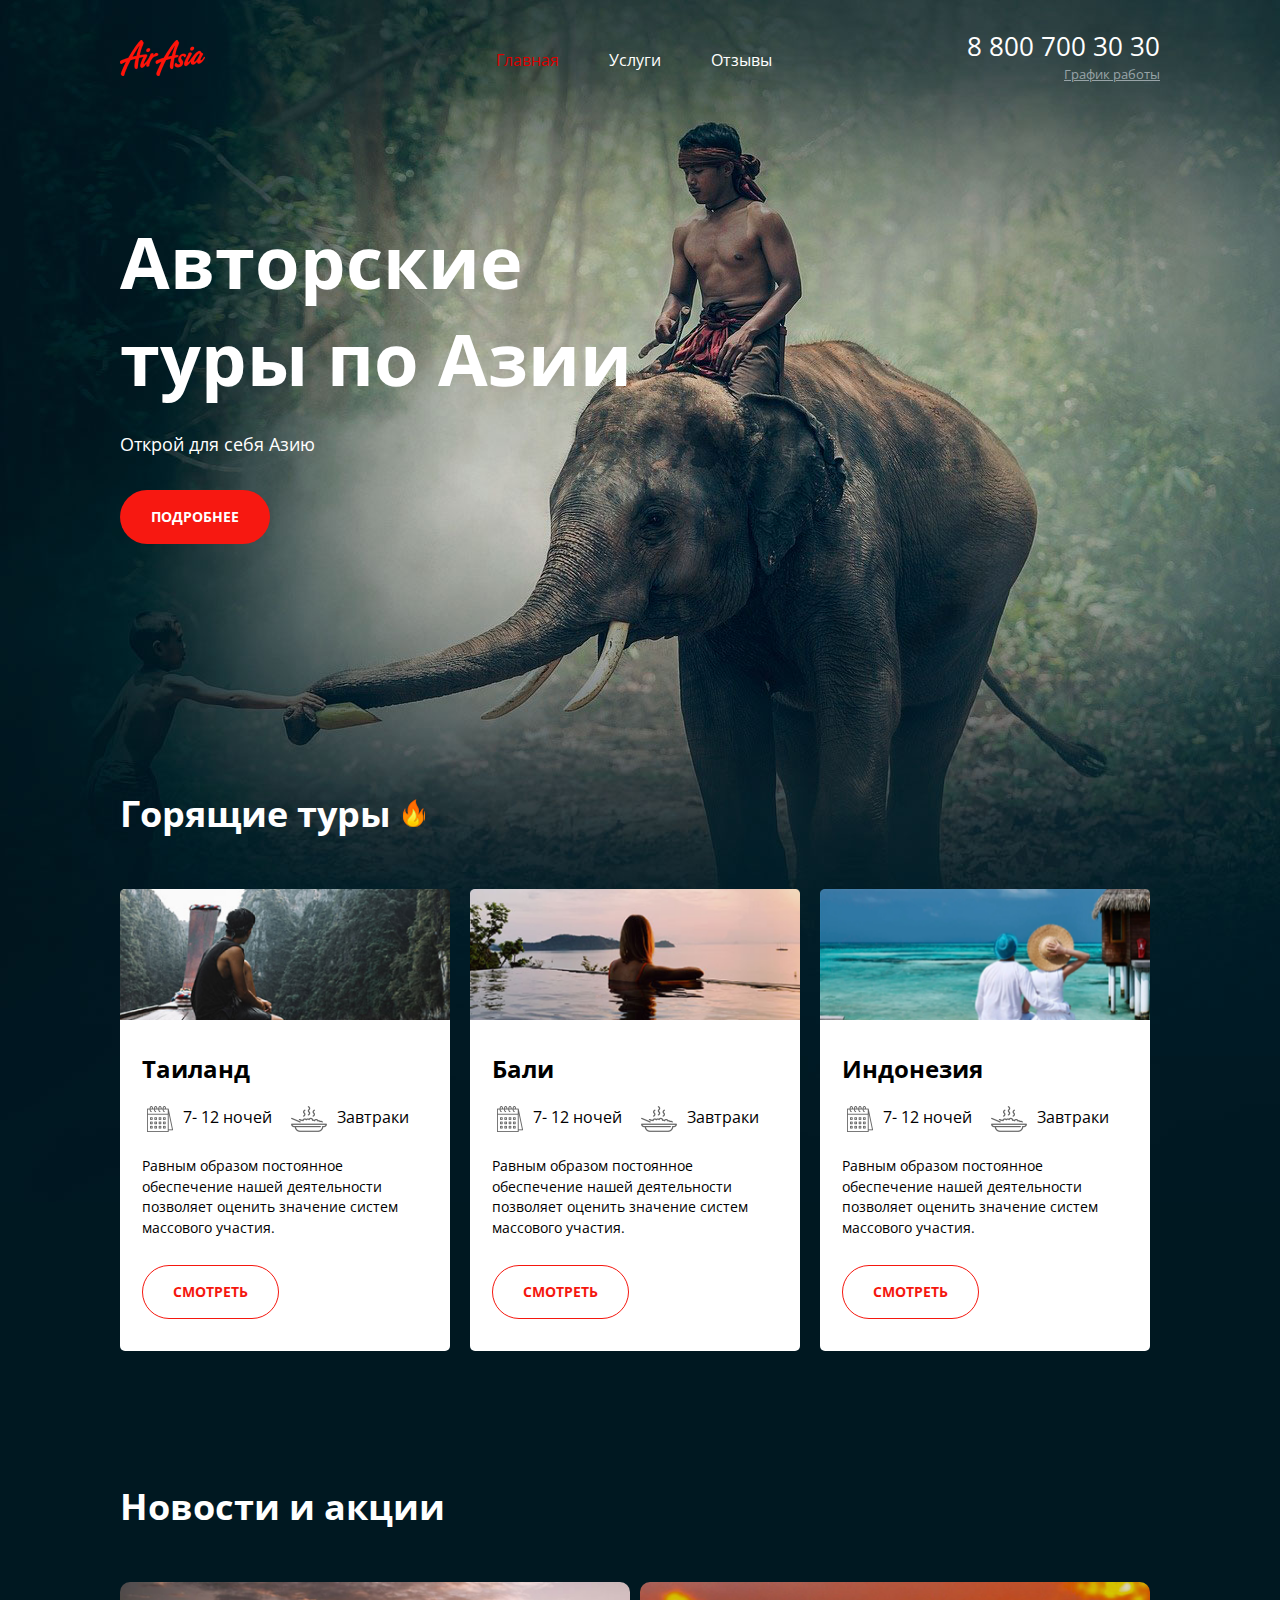
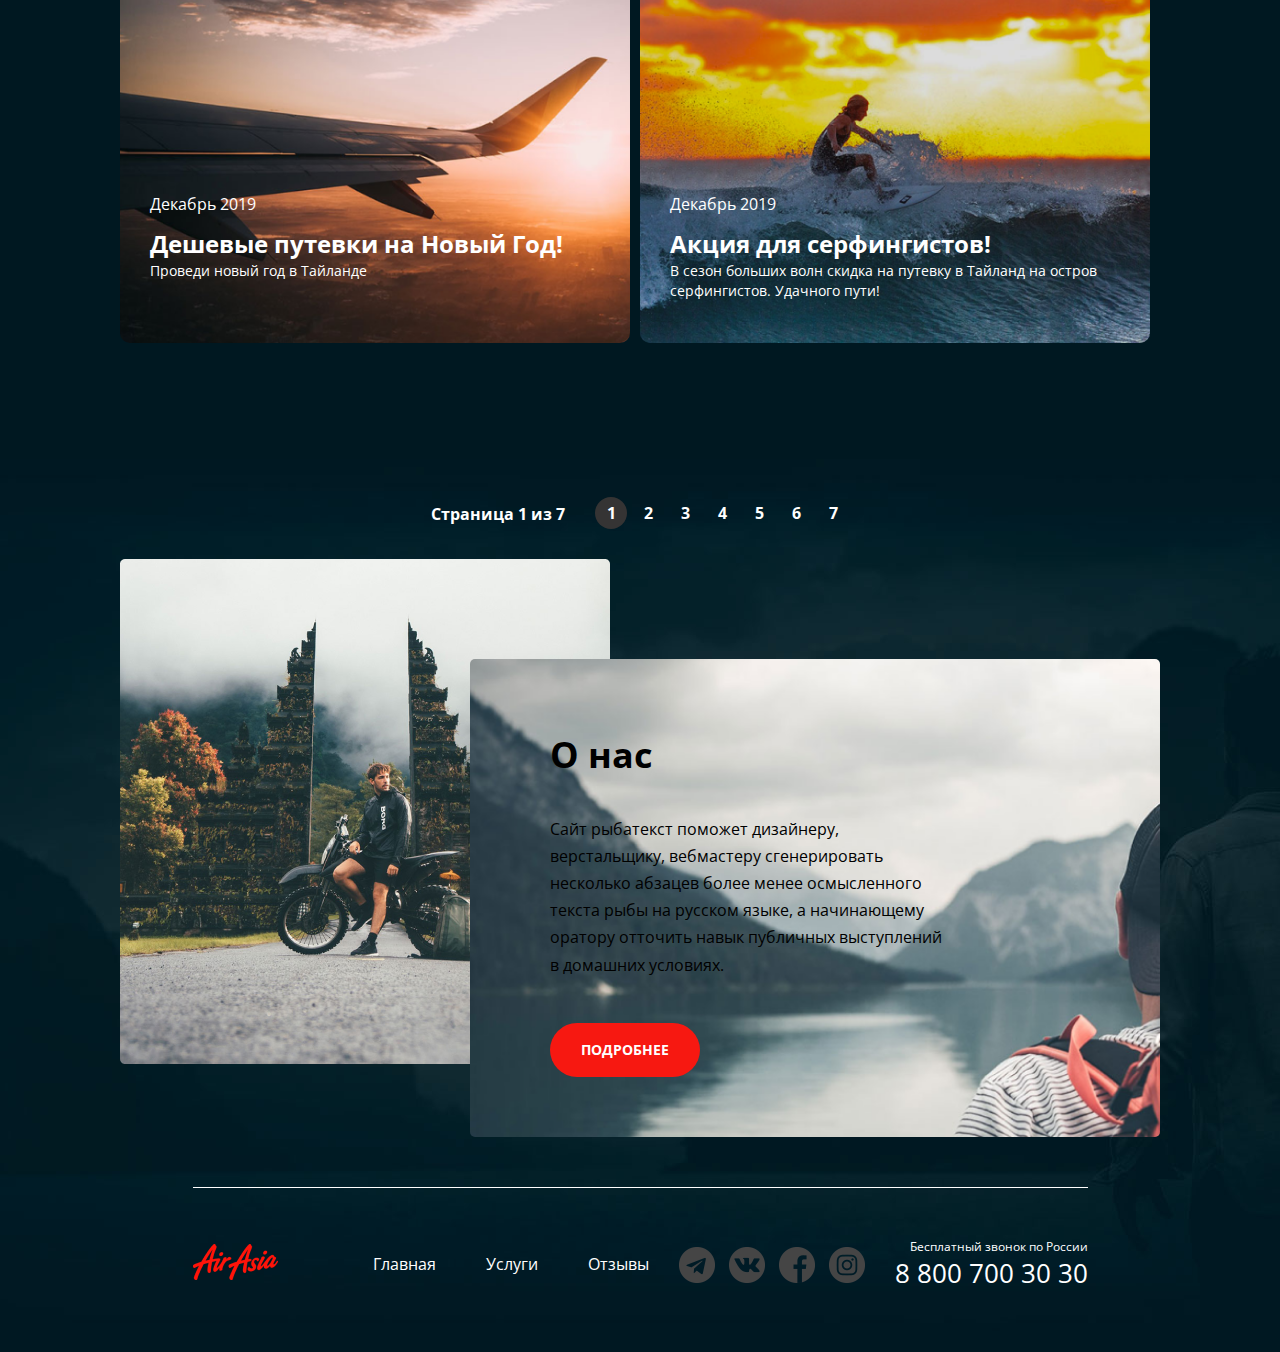
==== commit 18eb13e8: "testing" ====
--- a/main.html
+++ b/main.html
@@ -1,30 +1,31 @@
 <!DOCTYPE html>
 <html lang="ru">
+
 <head>
   <meta charset="UTF-8">
   <meta http-equiv="X-UA-Compatible" content="IE=edge">
   <meta name="viewport" content="width=device-width, initial-scale=1.0">
   <link href="https://fonts.googleapis.com/css2?family=Open+Sans:wght@400;700&display=swap" rel="stylesheet">
+  <link rel="icon" href="./img/favicon.ico" type="image/x-icon">
+  <link rel="shortcut icon" href="./img/favicon.ico" type="image/x-icon">
   <link rel="stylesheet" href="./css/main.css">
   <title>AirAsia | Главная</title>
 </head>
+
 <body>
   <div class="wrapper main-page-wrapper">
 
     <section class="hero">
       <div class="container">
         <header class="header">
-
           <a href="index.html" class="logo"><img src="./img/logo.png" alt="AirAsia tours" class="logo__img"></a>
-
           <nav class="menu">
             <ul class="menu__list">
-                <li class="menu__item menu__item--active"><a href="main.html" class="menu__link">Главная</a></li>
-                <li class="menu__item"><a href="service.html" class="menu__link">Услуги</a></li>
-                <li class="menu__item"><a href="review.html" class="menu__link">Отзывы</a></li>
+              <li class="menu__item menu__item--active"><a href="main.html" class="menu__link">Главная</a></li>
+              <li class="menu__item"><a href="service.html" class="menu__link">Услуги</a></li>
+              <li class="menu__item"><a href="review.html" class="menu__link">Отзывы</a></li>
             </ul>
           </nav>
-
           <address class="contact">
             <a href="tel:+78007003030" class="contact__phone">8 800 700 30 30</a>
             <div class="dropdown">
@@ -34,22 +35,20 @@
                   <ul class="dropdown__list">
                     <li class="dropdown__item dropdown__item--title">пн-вс: 09:00 - 20:00</li>
                     <li class="dropdown__item">Обед: 14:00 - 14:30</li>
-                </ul>
+                  </ul>
                 </div>
               </div>
             </div>
           </address>
         </header>
-
         <div class="hero__container">
           <h1>Авторские туры по Азии</h1>
           <p class="hero__subtitle">Открой для себя Азию</p>
           <a href="service.html" class="btn btn_type_first">Подробнее</a>
         </div>
-
-      </div>
-    </section>
-
+      </div>
+    </section>
+    
     <section class="tours">
       <div class="container">
         <h2 class="tours__title tours__title--flame">Горящие туры</h2>
@@ -57,48 +56,48 @@
 
           <li class="tours__item">
             <a href="service.html" class="tours__link">
-                <img src="img/river.png" alt="Таиланд" class="tours__img">
+              <img src="img/river.png" alt="Таиланд" class="tours__img">
             </a>
             <div class="tours__desc">
               <h3>Таиланд</h3>
               <ul class="tours__time-list">
-                  <li class="tours__time-item icon icon_type_cal">7- 12 ночей</li>
-                  <li class="tours__time-item icon icon_type_meal">Завтраки</li>
+                <li class="tours__time-item icon icon_type_cal">7- 12 ночей</li>
+                <li class="tours__time-item icon icon_type_meal">Завтраки</li>
               </ul>
               <p class="tours__desc-text">Равным образом постоянное обеспечение нашей деятельности
-                  позволяет оценить значение систем массового участия.</p>
+                позволяет оценить значение систем массового участия.</p>
               <a href="service.html" class="btn btn_type_second">Смотреть</a>
             </div>
           </li>
 
           <li class="tours__item">
             <a href="service.html" class="tours__link">
-                <img src="img/pool.png" alt="Бали" class="tours__img">
+              <img src="img/pool.png" alt="Бали" class="tours__img">
             </a>
             <div class="tours__desc">
               <h3>Бали</h3>
               <ul class="tours__time-list">
-                  <li class="tours__time-item icon icon_type_cal">7- 12 ночей</li>
-                  <li class="tours__time-item icon icon_type_meal">Завтраки</li>
+                <li class="tours__time-item icon icon_type_cal">7- 12 ночей</li>
+                <li class="tours__time-item icon icon_type_meal">Завтраки</li>
               </ul>
               <p class="tours__desc-text">Равным образом постоянное обеспечение нашей деятельности
-                  позволяет оценить значение систем массового участия.</p>
+                позволяет оценить значение систем массового участия.</p>
               <a href="service.html" class="btn btn_type_second">Смотреть</a>
             </div>
           </li>
 
           <li class="tours__item">
             <a href="service.html" class="tours__link">
-                <img src="img/ocean.png" alt="Индонезия" class="tours__img">
+              <img src="img/ocean.png" alt="Индонезия" class="tours__img">
             </a>
             <div class="tours__desc">
               <h3>Индонезия</h3>
               <ul class="tours__time-list">
-                  <li class="tours__time-item icon icon_type_cal">7- 12 ночей</li>
-                  <li class="tours__time-item icon icon_type_meal">Завтраки</li>
+                <li class="tours__time-item icon icon_type_cal">7- 12 ночей</li>
+                <li class="tours__time-item icon icon_type_meal">Завтраки</li>
               </ul>
               <p class="tours__desc-text">Равным образом постоянное обеспечение нашей деятельности
-                  позволяет оценить значение систем массового участия.</p>
+                позволяет оценить значение систем массового участия.</p>
               <a href="service.html" class="btn btn_type_second">Смотреть</a>
             </div>
           </li>
@@ -110,11 +109,12 @@
     <section class="news">
       <div class="container">
         <h2>Новости и акции</h2>
-
         <ul class="news__list">
           <li class="news__item">
             <a href="service.html" class="news__link">
-              <img src="img/plain.png" alt="Дешевые путевки на Новый Год" class="news__img">
+              <div class="news__img-box">
+                <img src="img/plain.png" alt="Дешевые путевки на Новый Год" class="news__img">
+              </div>
               <div class="news__desc">
                 <div class="news__date">Декабрь 2019</div>
                 <h4>Дешевые путевки на Новый Год!</h4>
@@ -124,29 +124,30 @@
           </li>
           <li class="news__item">
             <a href="service.html" class="news__link">
-              <img src="img/Surfer.png" alt="Акция для серфингистов!" class="news__img">
+              <div class="news__img-box">
+                <img src="img/Surfer.png" alt="Акция для серфингистов!" class="news__img">
+              </div>
               <div class="news__desc">
                 <div class="news__date">Декабрь 2019</div>
                 <h4>Акция для серфингистов!</h4>
-                <div class="news__text">В сезон больших волн скидка на путевку в Тайланд на остров серфингистов. Удачного пути!</div>
+                <div class="news__text">В сезон больших волн скидка на путевку в Тайланд на остров серфингистов.
+                  Удачного пути!</div>
               </div>
             </a>
           </li>
         </ul>
-
         <div class="page">
           <div class="page__current">Страница 1 из 7</div>
           <ul class="page__list">
-              <li class="page__item page__item--active"><a href="#" class="page__link">1</a></li>
-              <li class="page__item"><a href="#" class="page__link">2</a></li>
-              <li class="page__item"><a href="#" class="page__link">3</a></li>
-              <li class="page__item"><a href="#" class="page__link">4</a></li>
-              <li class="page__item"><a href="#" class="page__link">5</a></li>
-              <li class="page__item"><a href="#" class="page__link">6</a></li>
-              <li class="page__item"><a href="#" class="page__link">7</a></li>
+            <li class="page__item page__item--active"><a href="#" class="page__link">1</a></li>
+            <li class="page__item"><a href="#" class="page__link">2</a></li>
+            <li class="page__item"><a href="#" class="page__link">3</a></li>
+            <li class="page__item"><a href="#" class="page__link">4</a></li>
+            <li class="page__item"><a href="#" class="page__link">5</a></li>
+            <li class="page__item"><a href="#" class="page__link">6</a></li>
+            <li class="page__item"><a href="#" class="page__link">7</a></li>
           </ul>
         </div>
-
       </div>
     </section>
 
@@ -177,33 +178,32 @@
           <a href="main.html" class="logo">
             <img src="img/logo.png" alt="" class="logo__img">
           </a>
-
           <nav class="menu">
             <ul class="menu__list">
-                <li class="menu__item"><a href="main.html" class="menu__link">Главная</a></li>
-                <li class="menu__item"><a href="service.html" class="menu__link">Услуги</a></li>
-                <li class="menu__item"><a href="review.html" class="menu__link">Отзывы</a></li>
+              <li class="menu__item"><a href="main.html" class="menu__link">Главная</a></li>
+              <li class="menu__item"><a href="service.html" class="menu__link">Услуги</a></li>
+              <li class="menu__item"><a href="review.html" class="menu__link">Отзывы</a></li>
             </ul>
           </nav>
-
-          <ul class="social__list">
-            <li class="social__item social__item--tele"><a href="https://telegram.org" class="social__link"></a></li>
-            <li class="social__item social__item--vk"><a href="https://vk.com" class="social__link"></a></li>
-            <li class="social__item social__item--face"><a href="https://facebook.com" class="social__link"></a></li>
-            <li class="social__item social__item--inst"><a href="https://instagram.com" class="social__link"></a></li>
-          </ul>
-
+          <div class="social">
+            <ul class="social__list">
+              <li class="social__item social__item--tele"><a href="https://telegram.org" class="social__link"></a></li>
+              <li class="social__item social__item--vk"><a href="https://vk.com" class="social__link"></a></li>
+              <li class="social__item social__item--face"><a href="https://facebook.com" class="social__link"></a></li>
+              <li class="social__item social__item--inst"><a href="https://instagram.com" class="social__link"></a></li>
+            </ul>
+          </div>
           <address class="contact">
             <a href="tel:+78007003030" class="contact__phone">
-                <div class="contact__free">Бесплатный звонок по России</div>
-                <div class="contact__number">8 800 700 30 30</div>
+              <div class="contact__free">Бесплатный звонок по России</div>
+              <div class="contact__number">8 800 700 30 30</div>
             </a>
           </address>
-          
         </div>
       </div>
     </footer>
 
   </div>
 </body>
+
 </html>